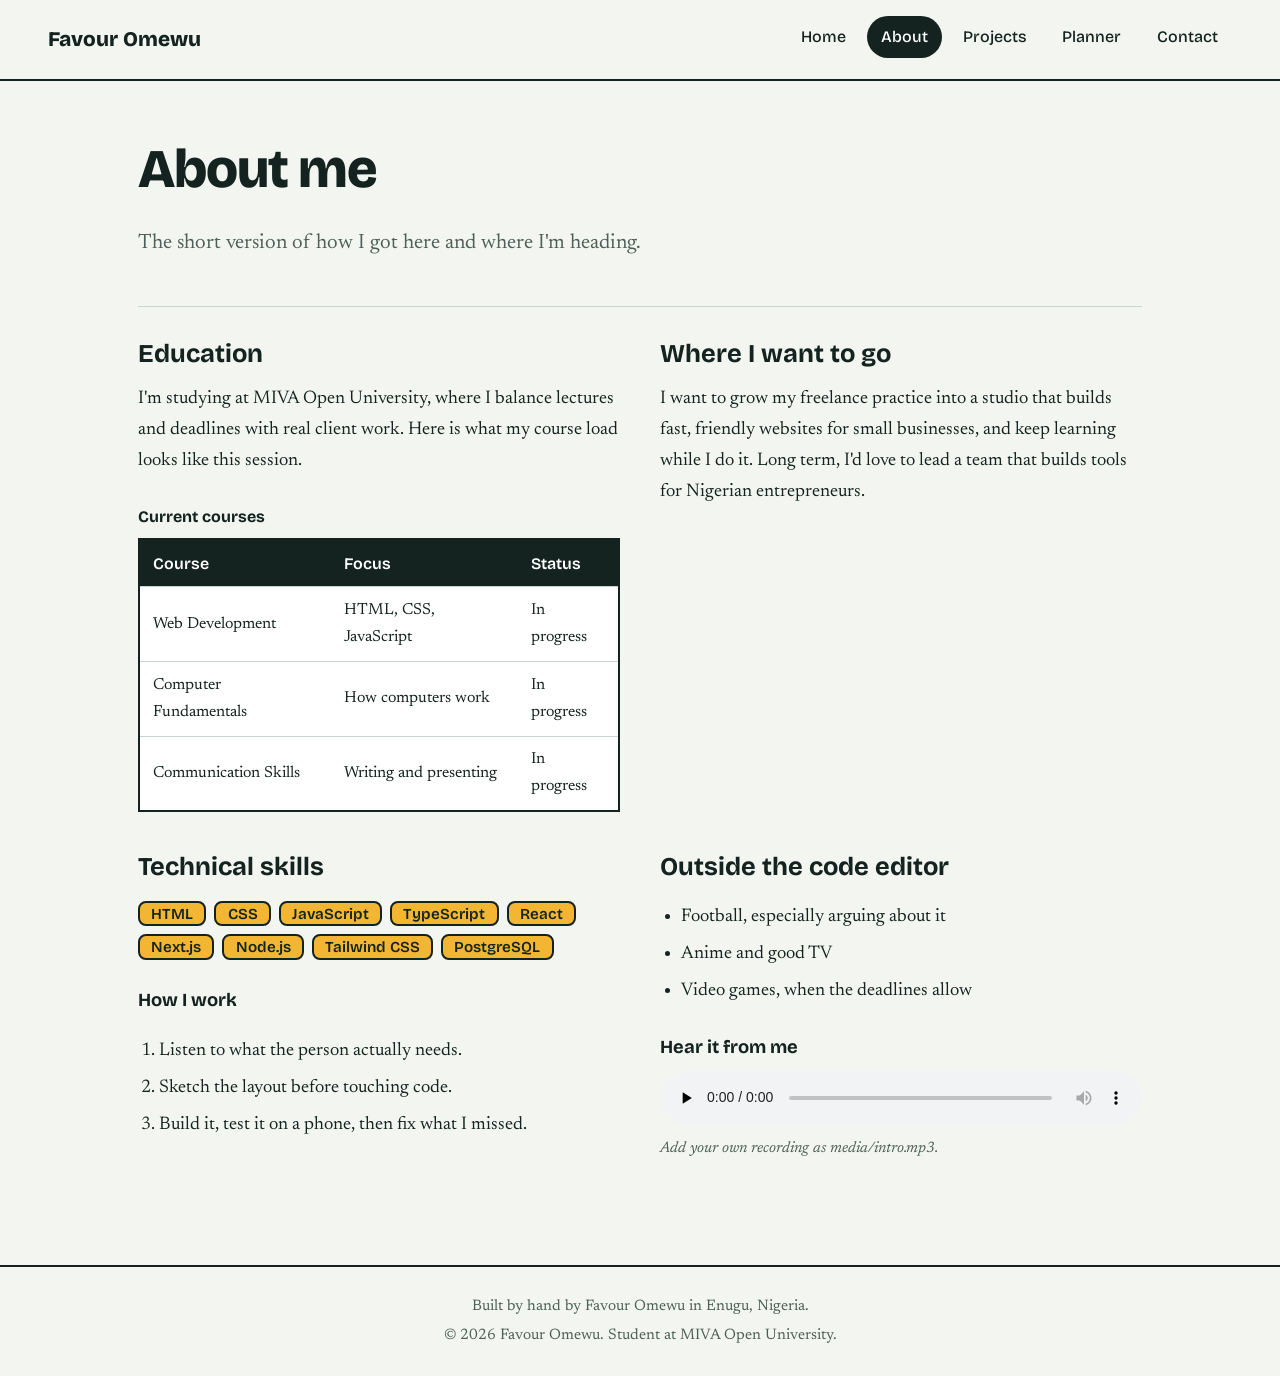
==== about.html @ daf36f87 "Add files via upload" ====
<!DOCTYPE html>
<html lang="en">
<head>
<meta charset="UTF-8">
<meta name="viewport" content="width=device-width, initial-scale=1">
<meta name="description" content="Favour Omewu, student and web developer at Miva Open University.">
<title>About | Favour Omewu</title>
<link rel="preconnect" href="https://fonts.googleapis.com">
<link href="https://fonts.googleapis.com/css2?family=Bricolage+Grotesque:wght@500;700;800&family=Newsreader:ital,wght@0,400;0,500;1,400&display=swap" rel="stylesheet">
<link rel="stylesheet" href="style.css">
</head>
<body>
<a class="skip" href="#main">Skip to content</a>
<header class="site-header">
  <a class="logo" href="index.html">Favour Omewu</a>
  <button class="menu-btn" id="menuBtn" aria-expanded="false" aria-controls="nav">Menu</button>
  <nav id="nav" aria-label="Main"><ul><li><a href="index.html">Home</a></li><li><a href="about.html" aria-current="page">About</a></li><li><a href="projects.html">Projects</a></li><li><a href="planner.html">Planner</a></li><li><a href="contact.html">Contact</a></li></ul></nav>
</header>
<main id="main">
<section class="page-head"><h1>About me</h1><p class="lead">The short version of how I got here and where I'm heading.</p></section>
<section class="split">
  <article>
    <h2>Education</h2>
    <p>I'm studying at MIVA Open University, where I balance lectures and deadlines with real client work. Here is what my course load looks like this session.</p>
    <table>
      <caption>Current courses</caption>
      <thead><tr><th scope="col">Course</th><th scope="col">Focus</th><th scope="col">Status</th></tr></thead>
      <tbody>
        <tr><td>Web Development</td><td>HTML, CSS, JavaScript</td><td>In progress</td></tr>
        <tr><td>Computer Fundamentals</td><td>How computers work</td><td>In progress</td></tr>
        <tr><td>Communication Skills</td><td>Writing and presenting</td><td>In progress</td></tr>
      </tbody>
    </table>
  </article>
  <article>
    <h2>Where I want to go</h2>
    <p>I want to grow my freelance practice into a studio that builds fast, friendly websites for small businesses, and keep learning while I do it. Long term, I'd love to lead a team that builds tools for Nigerian entrepreneurs.</p>
  </article>
</section>
<section class="split">
  <article>
    <h2>Technical skills</h2>
    <ul class="chips">
      <li>HTML</li><li>CSS</li><li>JavaScript</li><li>TypeScript</li><li>React</li><li>Next.js</li><li>Node.js</li><li>Tailwind CSS</li><li>PostgreSQL</li>
    </ul>
    <h3>How I work</h3>
    <ol>
      <li>Listen to what the person actually needs.</li>
      <li>Sketch the layout before touching code.</li>
      <li>Build it, test it on a phone, then fix what I missed.</li>
    </ol>
  </article>
  <article>
    <h2>Outside the code editor</h2>
    <ul>
      <li>Football, especially arguing about it</li>
      <li>Anime and good TV</li>
      <li>Video games, when the deadlines allow</li>
    </ul>
    <h3>Hear it from me</h3>
    <audio controls preload="none">
      <source src="media/intro.mp3" type="audio/mpeg">
      Your browser does not support audio playback.
    </audio>
    <p class="note">Add your own recording as media/intro.mp3.</p>
  </article>
</section>
</main>
<footer class="site-footer">
  <p>Built by hand by Favour Omewu in Enugu, Nigeria.</p>
  <p>&copy; <span id="year">2026</span> Favour Omewu. Student at MIVA Open University.</p>
</footer>
<script src="script.js"></script>
</body>
</html>
---- style.css ----
:root {
  --bg: #f2f5f0;
  --ink: #14231f;
  --muted: #4d5f58;
  --green: #1e5b45;
  --green-dark: #143f30;
  --sun: #f2b632;
  --line: #c9d6cd;
  --card: #ffffff;
  --err: #b3261e;
  --head: "Bricolage Grotesque",system-ui,sans-serif;
  --body: "Newsreader",Georgia,serif;
}

* {
  box-sizing: border-box;
}

html {
  scroll-behavior: smooth;
}

body {
  margin: 0;
  background: var(--bg);
  color: var(--ink);
  font: 1.15rem/1.7 var(--body);
}

h1,
h2,
h3,
.logo,
.btn,
nav a,
label,
th,
caption {
  font-family: var(--head);
}

h1 {
  font-size: clamp(2rem,5vw,3.4rem);
  line-height: 1.08;
  margin: .2em 0 .5em;
  font-weight: 800;
  letter-spacing: -.02em;
}

h2 {
  font-size: 1.6rem;
  margin: 0 0 .5em;
  line-height: 1.2;
}

h3 {
  font-size: 1.15rem;
  margin: 1.4em 0 .4em;
}

p {
  margin: 0 0 1em;
  max-width: 62ch;
}

a {
  color: var(--green);
  text-underline-offset: 3px;
}

a:hover {
  color: var(--green-dark);
}

:focus-visible {
  outline: 3px solid var(--sun);
  outline-offset: 2px;
}

.skip {
  position: absolute;
  left: -999px;
}

.skip:focus {
  left: 1rem;
  top: 1rem;
  background: #fff;
  padding: .5rem 1rem;
  z-index: 20;
}

/* header and navigation */
.site-header {
  display: flex;
  align-items: center;
  justify-content: space-between;
  flex-wrap: wrap;
  gap: .5rem;
  padding: 1rem clamp(1rem,5vw,3rem);
  border-bottom: 2px solid var(--ink);
  background: var(--bg);
  position: sticky;
  top: 0;
  z-index: 10;
}

.logo {
  font-weight: 800;
  font-size: 1.3rem;
  color: var(--ink);
  text-decoration: none;
}

nav ul {
  display: flex;
  gap: .4rem;
  list-style: none;
  margin: 0;
  padding: 0;
}

nav a {
  display: block;
  padding: .45rem .9rem;
  border-radius: 999px;
  color: var(--ink);
  text-decoration: none;
  font-weight: 500;
  font-size: 1rem;
  transition: background .2s,color .2s;
}

nav a:hover {
  background: var(--line);
}

nav a[aria-current="page"] {
  background: var(--ink);
  color: #fff;
}

.menu-btn {
  display: none;
  font: 600 1rem var(--head);
  background: var(--ink);
  color: #fff;
  border: 0;
  border-radius: 999px;
  padding: .5rem 1.1rem;
  cursor: pointer;
}

main {
  padding: 0 clamp(1rem,5vw,3rem) 3rem;
  max-width: 1100px;
  margin: 0 auto;
}

/* hero */
.hero {
  display: grid;
  grid-template-columns: 1.4fr 1fr;
  gap: 3rem;
  align-items: center;
  padding: 3.5rem 0 2.5rem;
}

.greet {
  font-family: var(--head);
  font-weight: 700;
  color: var(--green);
  margin: 0;
}

.lead {
  font-size: 1.3rem;
  color: var(--muted);
}

.actions {
  display: flex;
  flex-wrap: wrap;
  gap: .8rem;
}

.portrait {
  margin: 0;
  justify-self: center;
  animation: settle .9s ease-out both;
}

.portrait img {
  display: block;
  width: min(100%,320px);
  aspect-ratio: 4/5;
  object-fit: cover;
  border-radius: 42% 58% 46% 54% / 38% 40% 60% 62%;
  border: 3px solid var(--ink);
  box-shadow: 10px 10px 0 var(--sun);
  background: var(--green);
}

.portrait figcaption {
  font-style: italic;
  text-align: center;
  margin-top: 1.2rem;
  color: var(--muted);
}

@keyframes settle {
  from {
    opacity: 0;
    transform: rotate(-4deg) translateY(14px);
  }
  to {
    opacity: 1;
    transform: none;
  }
}

/* buttons */
.btn {
  display: inline-block;
  font-weight: 700;
  font-size: 1rem;
  background: var(--green);
  color: #fff;
  border: 2px solid var(--ink);
  border-radius: 10px;
  padding: .7rem 1.3rem;
  text-decoration: none;
  cursor: pointer;
  box-shadow: 3px 3px 0 var(--ink);
  transition: transform .15s,box-shadow .15s;
}

.btn:hover {
  color: #fff;
  transform: translate(-2px,-2px);
  box-shadow: 5px 5px 0 var(--ink);
}

.btn:active {
  transform: none;
  box-shadow: 1px 1px 0 var(--ink);
}

.btn.ghost {
  background: transparent;
  color: var(--ink);
}

.btn.ghost:hover {
  color: var(--ink);
  background: #fff;
}

/* sections */
.band {
  background: var(--green-dark);
  color: #eef3ee;
  border-radius: 18px;
  padding: 2rem clamp(1.2rem,4vw,2.5rem);
  margin-top: 1.5rem;
}

.band a {
  color: var(--sun);
}

.page-head {
  padding: 3rem 0 1.5rem;
  border-bottom: 1px solid var(--line);
  margin-bottom: 2rem;
}

.split {
  display: grid;
  grid-template-columns: repeat(auto-fit,minmax(280px,1fr));
  gap: 2.5rem;
  margin-bottom: 2.5rem;
}

.note {
  font-size: .95rem;
  font-style: italic;
  color: var(--muted);
}

.band .note {
  color: #b9c8bf;
}

/* lists, chips, table */
ul,
ol {
  padding-left: 1.3rem;
}

li {
  margin-bottom: .35rem;
}

.chips {
  list-style: none;
  padding: 0;
  display: flex;
  flex-wrap: wrap;
  gap: .5rem;
}

.chips li {
  background: var(--sun);
  border: 2px solid var(--ink);
  border-radius: 8px;
  padding: .1rem .7rem;
  font: 600 .95rem var(--head);
  margin: 0;
}

table {
  width: 100%;
  border-collapse: collapse;
  background: var(--card);
  border: 2px solid var(--ink);
  font-size: 1rem;
}

caption {
  text-align: left;
  font-weight: 700;
  padding: .5rem 0;
}

th,
td {
  text-align: left;
  padding: .6rem .8rem;
  border-bottom: 1px solid var(--line);
}

th {
  background: var(--ink);
  color: #fff;
  font-weight: 600;
}

tbody tr:hover {
  background: #e8efe9;
}

audio,
video {
  width: 100%;
  max-width: 640px;
  border-radius: 10px;
}

/* projects */
.grid {
  display: grid;
  grid-template-columns: repeat(auto-fit,minmax(290px,1fr));
  gap: 1.8rem;
}

.project {
  background: var(--card);
  border: 2px solid var(--ink);
  border-radius: 14px;
  padding: 1rem 1rem .4rem;
  transition: transform .2s;
}

.project:hover {
  transform: translateY(-4px);
}

.shot {
  margin: 0 0 1rem;
  aspect-ratio: 16/10;
  border-radius: 8px;
  background: var(--line);
  overflow: hidden;
}

.shot img {
  width: 100%;
  height: 100%;
  object-fit: cover;
  display: block;
}

.links {
  display: flex;
  gap: 1.2rem;
  font-family: var(--head);
  font-weight: 600;
  font-size: .95rem;
}

/* planner */
.planner {
  max-width: 680px;
}

.row {
  display: flex;
  gap: .7rem;
}

input,
textarea {
  font: inherit;
  font-size: 1.05rem;
  width: 100%;
  padding: .7rem .9rem;
  border: 2px solid var(--ink);
  border-radius: 10px;
  background: #fff;
  color: var(--ink);
}

input:focus,
textarea:focus {
  outline: 3px solid var(--sun);
  outline-offset: 1px;
}

label {
  display: block;
  font-weight: 600;
  margin-bottom: .35rem;
}

.tasks {
  list-style: none;
  padding: 0;
  margin: 1rem 0;
}

.tasks li {
  display: flex;
  align-items: center;
  gap: .8rem;
  background: #fff;
  border: 2px solid var(--ink);
  border-radius: 10px;
  padding: .6rem .9rem;
  margin-bottom: .6rem;
}

.tasks input[type=checkbox] {
  width: 1.3rem;
  height: 1.3rem;
  accent-color: var(--green);
  flex: none;
}

.tasks .text {
  flex: 1;
  transition: color .2s;
}

.tasks li.done .text {
  text-decoration: line-through;
  color: var(--muted);
}

.tasks li.pop {
  animation: pop .25s ease-out;
}

@keyframes pop {
  from {
    transform: scale(.96);
    opacity: 0;
  }
  to {
    transform: none;
    opacity: 1;
  }
}

.del {
  font: 600 .9rem var(--head);
  background: none;
  border: 2px solid var(--err);
  color: var(--err);
  border-radius: 8px;
  padding: .25rem .7rem;
  cursor: pointer;
}

.del:hover {
  background: var(--err);
  color: #fff;
}

.count {
  font-family: var(--head);
  font-weight: 600;
  color: var(--green);
}

.empty {
  font-style: italic;
  color: var(--muted);
}

/* contact form */
.field {
  margin-bottom: 1.1rem;
}

.error {
  display: block;
  color: var(--err);
  font-size: .95rem;
  min-height: 1.2em;
  margin-top: .25rem;
}

.field.invalid input,
.field.invalid textarea {
  border-color: var(--err);
}

.success {
  color: var(--green);
  font-weight: 600;
  margin-top: 1rem;
}

.site-footer {
  border-top: 2px solid var(--ink);
  padding: 1.5rem clamp(1rem,5vw,3rem);
  text-align: center;
  font-size: .95rem;
  color: var(--muted);
}

.site-footer p {
  margin: .2rem auto;
}

/* mobile */
@media (max-width: 760px) {
  .menu-btn {
    display: block;
  }
  nav {
    display: none;
    width: 100%;
  }
  nav.open {
    display: block;
  }
  nav ul {
    flex-direction: column;
    padding: .5rem 0;
  }
  .hero {
    grid-template-columns: 1fr;
    gap: 2rem;
    padding-top: 2rem;
  }
  .portrait {
    order: -1;
  }
  .row {
    flex-direction: column;
  }
}

@media (prefers-reduced-motion: reduce) {
  * {
    animation: none !important;
    transition: none !important;
  }
}
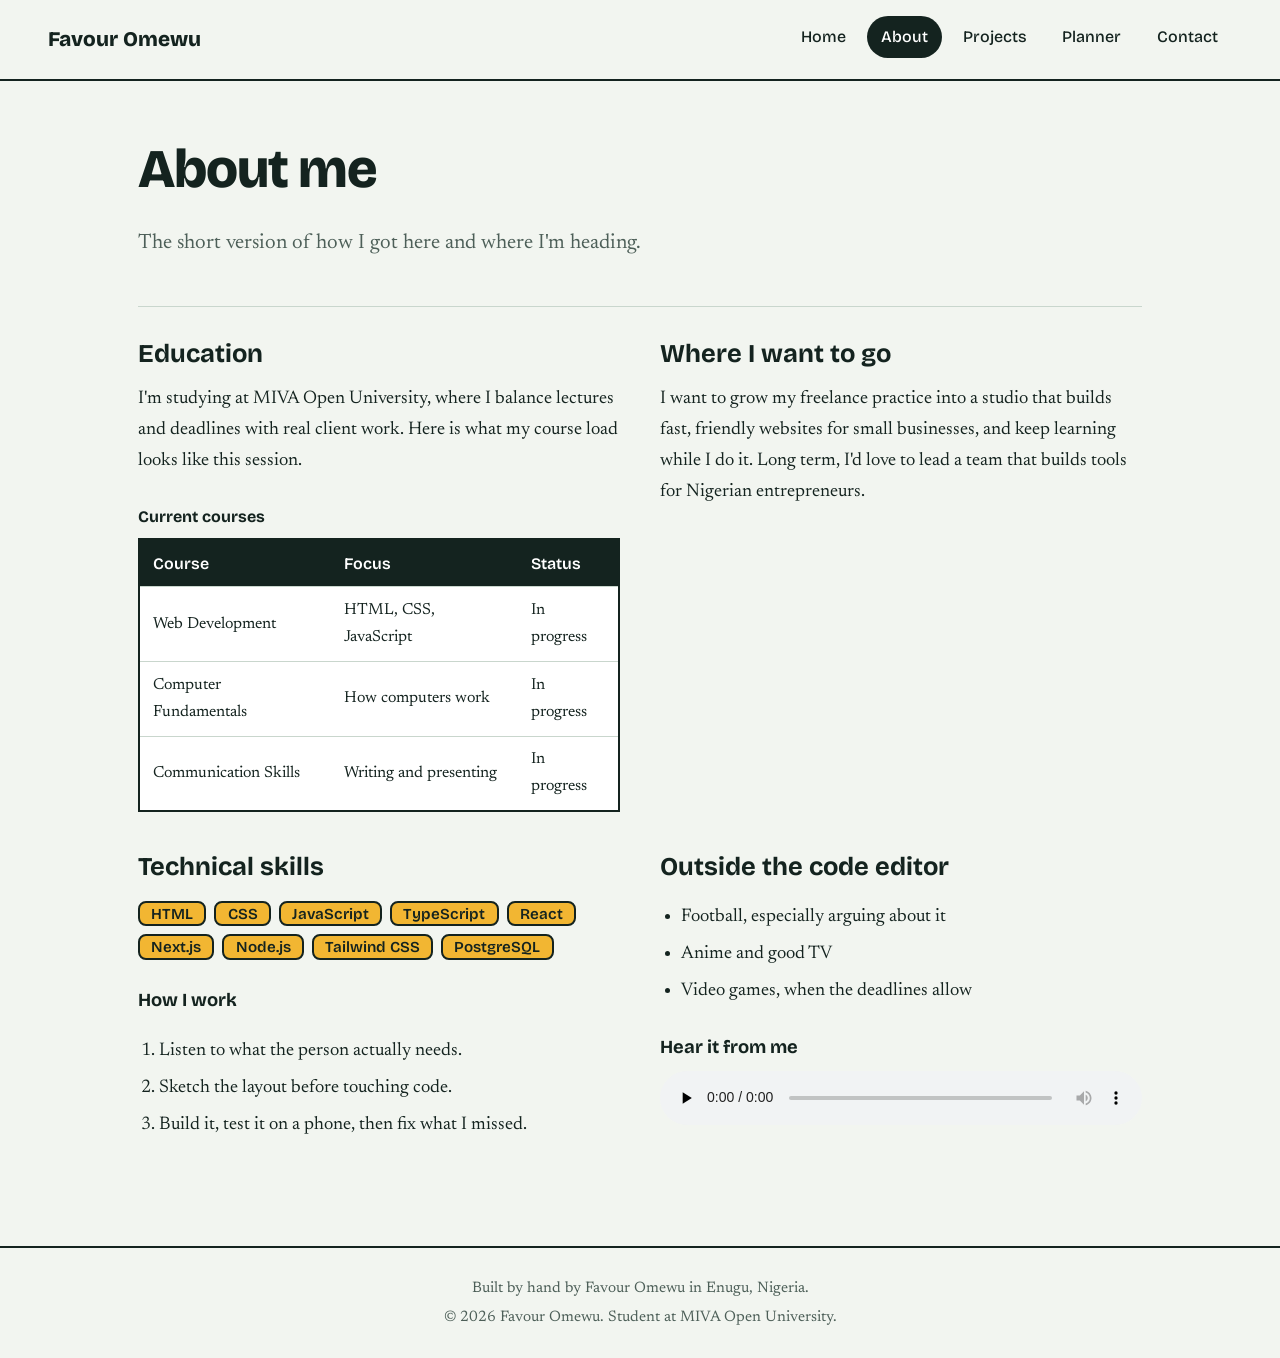
==== commit 05975a17: "Change audio source and clean up note Updated audio source from intro.mp3 to intro.m4a and removed p" ====
--- a/about.html
+++ b/about.html
@@ -59,10 +59,10 @@
     </ul>
     <h3>Hear it from me</h3>
     <audio controls preload="none">
-      <source src="media/intro.mp3" type="audio/mpeg">
+      <source src="intro.m4a" type="audio/mpeg">
       Your browser does not support audio playback.
     </audio>
-    <p class="note">Add your own recording as media/intro.mp3.</p>
+    <p class="note"></p>
   </article>
 </section>
 </main>
--- a/style.css
+++ b/style.css
@@ -365,6 +365,8 @@
 }
 
 .project {
+  display: flex;
+  flex-direction: column;
   background: var(--card);
   border: 2px solid var(--ink);
   border-radius: 14px;
@@ -372,13 +374,17 @@
   transition: transform .2s;
 }
 
+.project .links {
+  margin-top: auto;
+}
+
 .project:hover {
   transform: translateY(-4px);
 }
 
 .shot {
   margin: 0 0 1rem;
-  aspect-ratio: 16/10;
+  aspect-ratio: 16/9;
   border-radius: 8px;
   background: var(--line);
   overflow: hidden;
@@ -387,7 +393,7 @@
 .shot img {
   width: 100%;
   height: 100%;
-  object-fit: cover;
+  object-fit: contain;
   display: block;
 }
 
